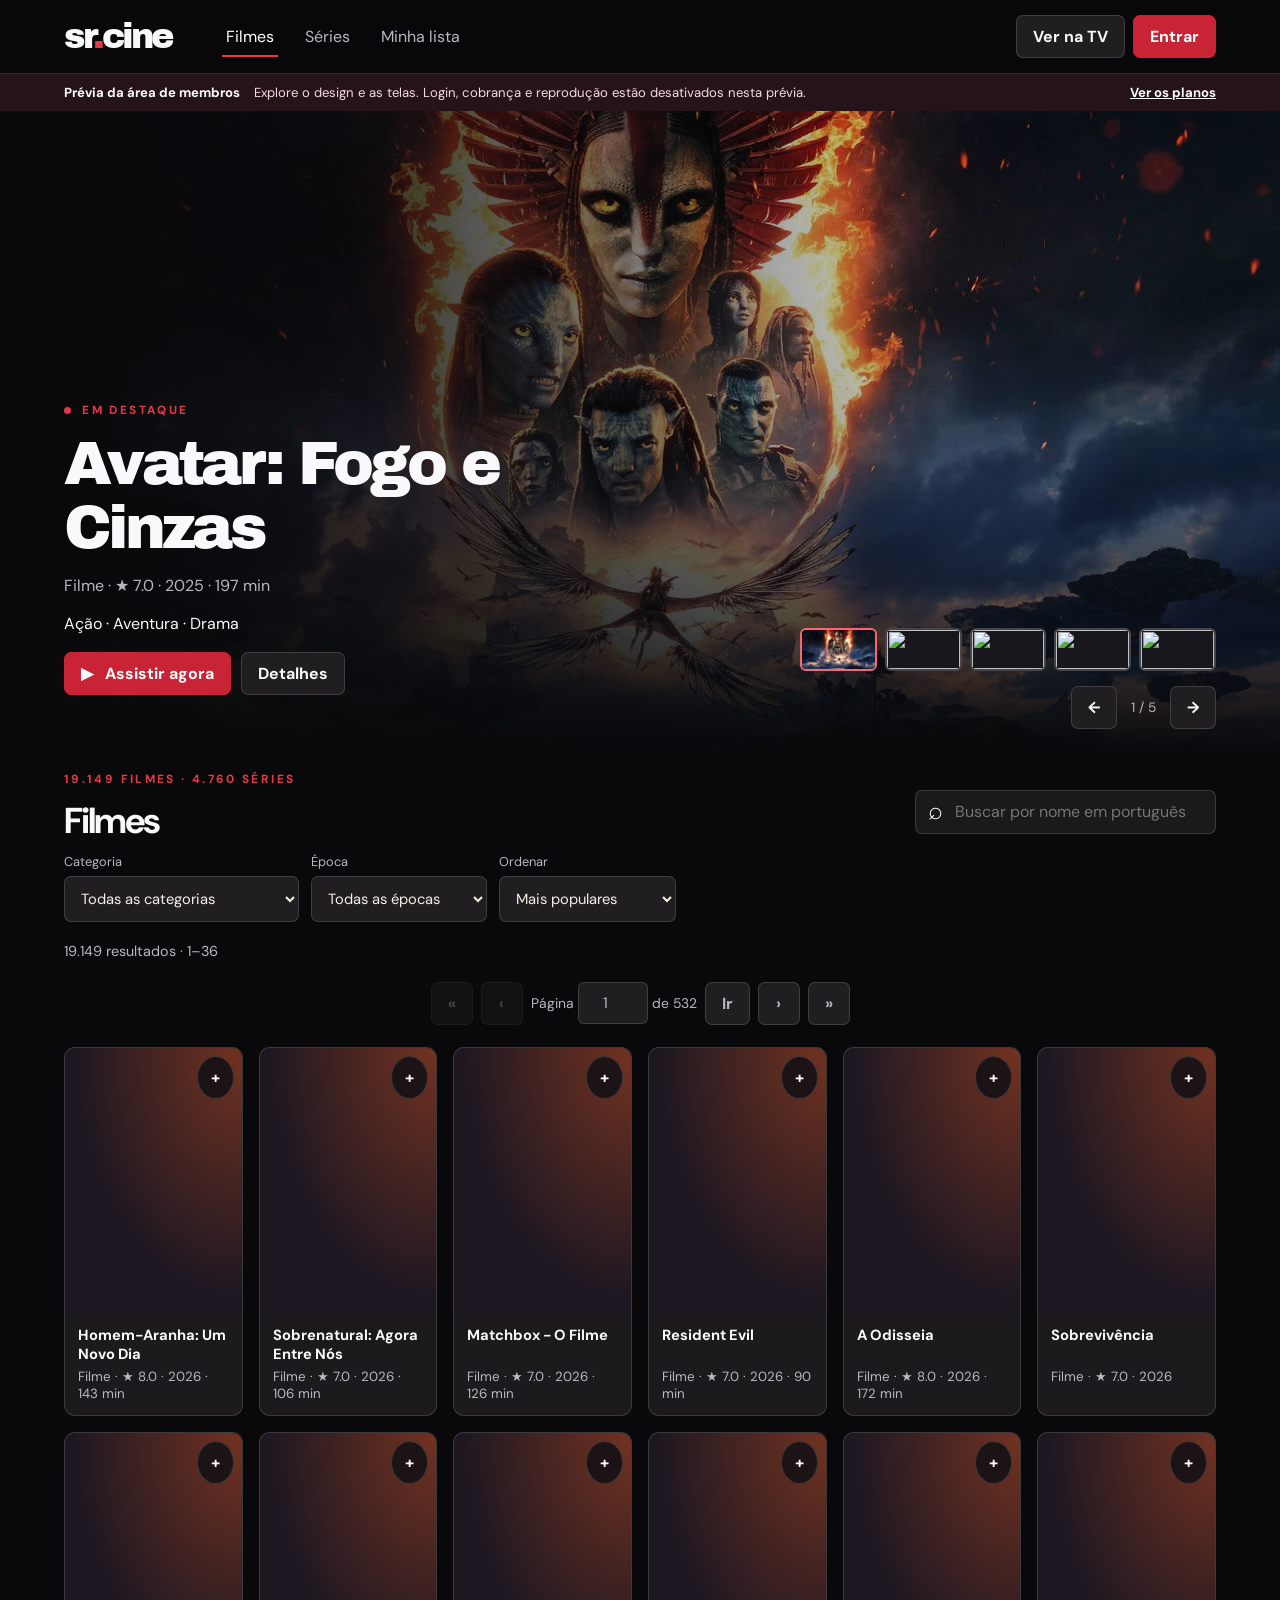
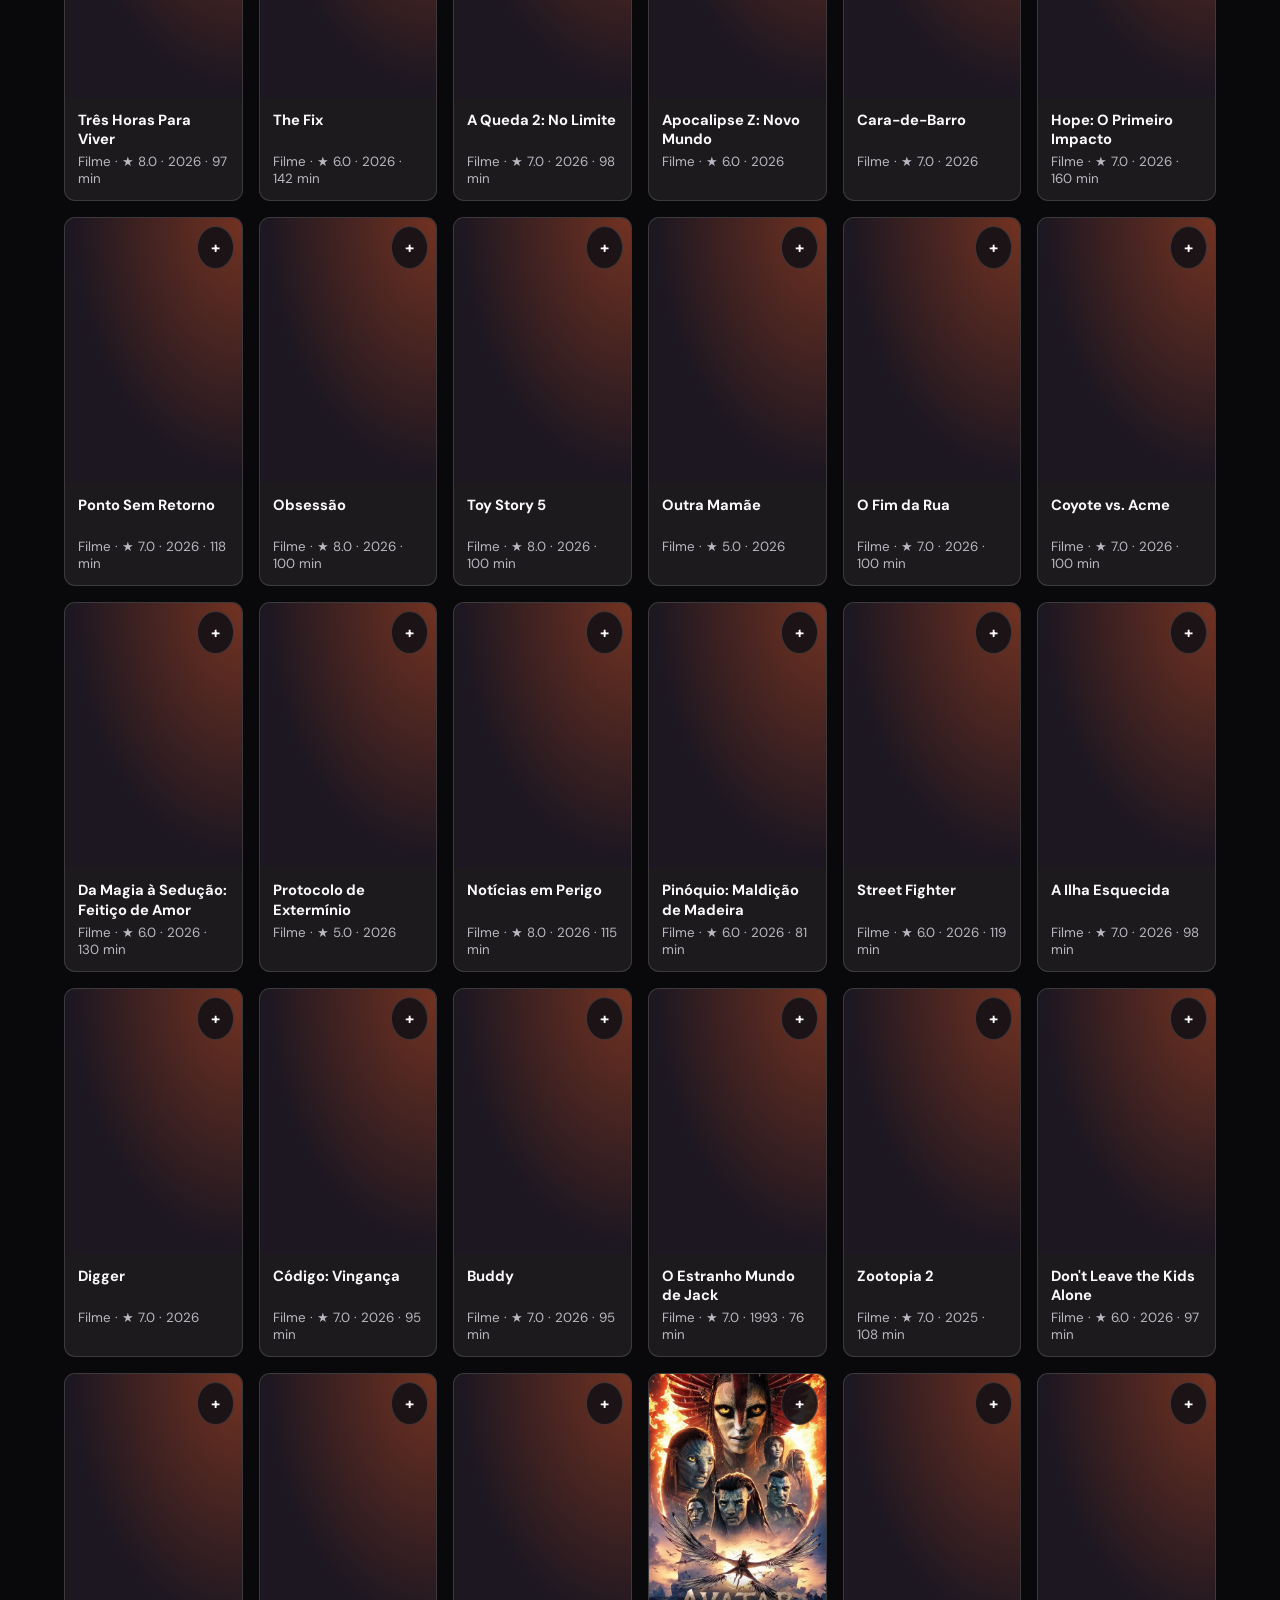
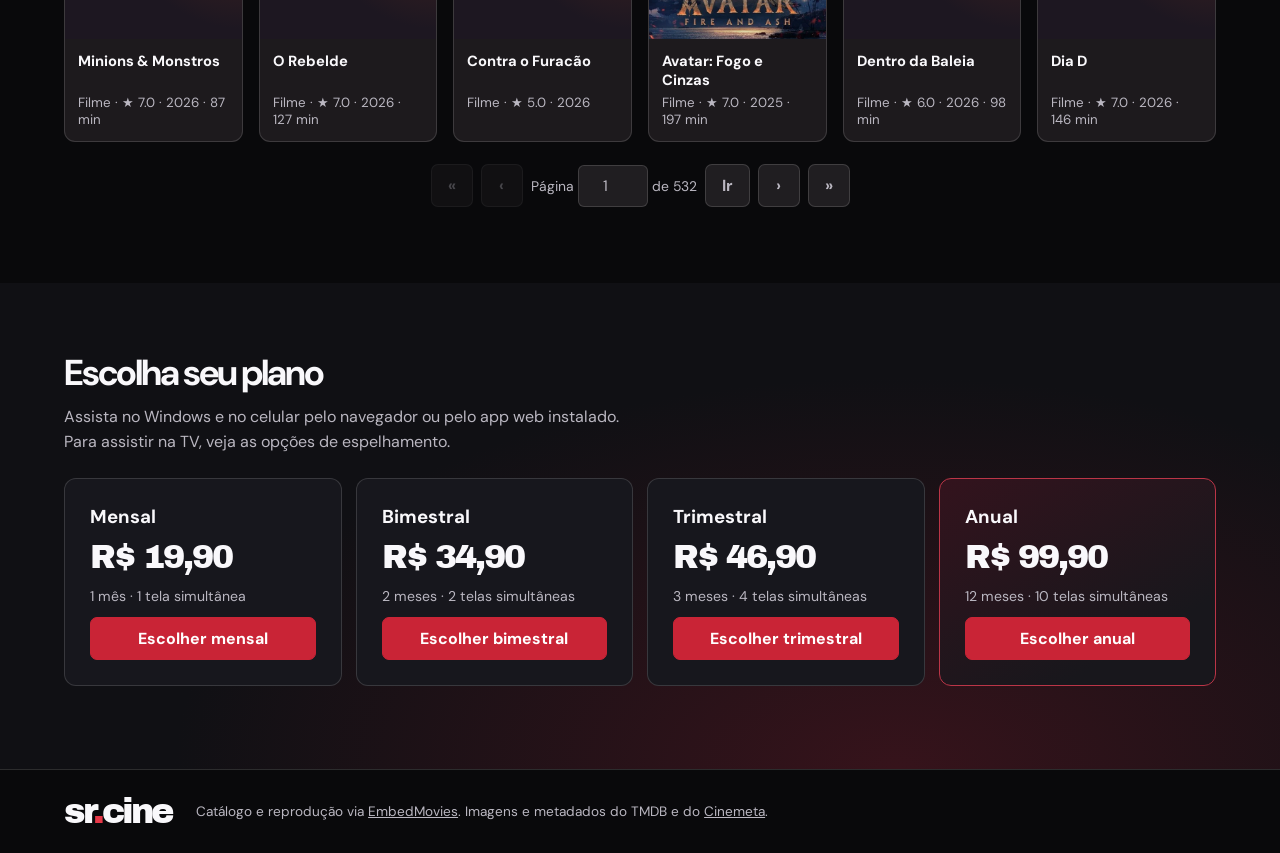
==== preview/index.html @ 6f1d010f "Publish membership design preview with plans and season navigation" ====
<!doctype html>
<html lang="pt-BR">
<head>
  <meta charset="utf-8">
  <meta name="viewport" content="width=device-width, initial-scale=1">
  <meta name="theme-color" content="#111012">
  <meta name="description" content="Encontre filmes e séries de todas as épocas. Explore o catálogo por gênero e descubra seu próximo play.">
  <title>sr.cine — Prévia da área de membros</title>
  <meta name="robots" content="noindex">
  <link rel="icon" href="./icon-192.png">
  <link rel="apple-touch-icon" href="./icon-192.png">
  <link rel="stylesheet" href="./style.css?v=members-1">
  <script defer src="./membership.js?v=preview-1"></script>
  <script defer src="./app.js?v=members-1"></script>
</head>
<body>
  <header class="top">
    <a class="logo" href="./" aria-label="sr.cine, início">sr<span>.</span>cine</a>
    <nav aria-label="Menu">
      <button data-view="movie" aria-pressed="true">Filmes</button>
      <button data-view="tv" aria-pressed="false">Séries</button>
      <button data-view="saved" aria-pressed="false">Minha lista</button>
    </nav>
    <div class="account-actions">
      <button class="outline" id="open-tv">Ver na TV</button>
      <button class="outline install" id="install" hidden>Instalar app</button>
      <button class="primary" id="open-account">Entrar</button>
    </div>
  </header>
  <aside class="preview-note" aria-label="Modo prévia">
    <strong>Prévia da área de membros</strong>
    <span>Explore o design e as telas. Login, cobrança e reprodução estão desativados nesta prévia.</span>
    <a href="#assinatura">Ver os planos</a>
  </aside>
  <main>
    <section id="hero" class="hero" aria-label="Filme em destaque">
      <img class="hero-art" id="hero-art" alt="">
      <div class="hero-copy">
        <p class="eyebrow"><span></span> EM DESTAQUE</p>
        <h1 id="hero-title">Seu próximo filme.</h1>
        <p class="hero-meta" id="hero-meta"></p>
        <p class="hero-description" id="hero-description"></p>
        <div class="actions">
          <button class="primary" id="hero-play">▶ &nbsp; Assistir agora</button>
          <button class="outline" id="hero-info">Detalhes</button>
        </div>
      </div>
      <div class="hero-pagination" aria-label="Trocar filme em destaque">
        <button id="hero-previous" class="outline" aria-label="Destaque anterior">←</button>
        <span id="hero-position"></span>
        <button id="hero-next" class="outline" aria-label="Próximo destaque">→</button>
      </div>
      <div id="hero-choices" class="hero-choices" aria-label="Destaques do catálogo"></div>
    </section>
    <section id="library" class="library">
      <div class="section-head">
        <div><p class="eyebrow" id="catalog-total">ESCOLHA SEU PRÓXIMO PLAY</p><h2 id="library-title">Filmes</h2></div>
        <label class="search"><span aria-hidden="true">⌕</span><input id="query" type="search" placeholder="Buscar por nome em português ou original" aria-label="Buscar no catálogo" maxlength="100"></label>
      </div>
      <div class="catalog-filters">
        <label>Categoria<select id="category"><option value="">Todas as categorias</option></select></label>
        <label>Época<select id="period">
          <option value="">Todas as épocas</option>
          <option value="2020">2020 em diante</option>
          <option value="2010">2010 a 2019</option>
          <option value="2000">2000 a 2009</option>
          <option value="1990">1990 a 1999</option>
          <option value="1980">1980 a 1989</option>
          <option value="classic">Antes de 1980</option>
        </select></label>
        <label>Ordenar<select id="sort">
          <option value="popular">Mais populares</option>
          <option value="newest">Mais recentes</option>
          <option value="oldest">Mais antigos</option>
          <option value="rating">Melhor avaliação</option>
          <option value="title">Título A–Z</option>
        </select></label>
      </div>
      <p id="status" class="status" role="status">Carregando catálogo…</p>
      <nav id="pagination-top" class="pagination" aria-label="Paginação no início"></nav>
      <div id="cards" class="cards" aria-live="polite"></div>
      <nav id="pagination-bottom" class="pagination" aria-label="Paginação no final"></nav>
    </section>
  </main>
  <section id="assinatura" class="membership">
    <div class="membership-intro">
      <h2>Escolha seu plano</h2>
      <p>Assista no Windows e no celular pelo navegador ou pelo app web instalado. Para assistir na TV, veja as opções de espelhamento.</p>
    </div>
    <div id="plans" class="plans" aria-label="Planos do sr.cine"></div>
    <p id="plans-status" class="status" role="status"></p>
  </section>
  <footer>
    <span class="logo">sr<span>.</span>cine</span>
    <p>Catálogo e reprodução via <a href="https://embedmovies.org/" target="_blank" rel="noopener">EmbedMovies</a>. Imagens e metadados do TMDB e do <a href="https://www.stremio.com/" target="_blank" rel="noopener">Cinemeta</a>.</p>
  </footer>
  <dialog id="film-dialog" aria-labelledby="film-title">
    <div class="dialog-head"><p class="eyebrow" id="film-kind"></p><button class="outline close" data-close aria-label="Fechar">×</button></div>
    <h2 id="film-title"></h2>
    <p id="film-meta" class="hero-meta"></p>
    <section id="episode-panel" hidden>
      <h3>Temporadas e episódios</h3>
      <label>Temporada <select id="season"></select></label>
      <div id="episodes"></div>
    </section>
    <div id="player" hidden></div>
    <div id="player-controls" class="player-controls" hidden>
      <button class="outline" id="player-reload">↻ Recarregar player</button>
    </div>
    <p id="player-status" class="status" role="status"></p>
    <p id="film-description"></p>
    <div class="actions">
      <button class="primary" id="film-play">▶ &nbsp; Assistir</button>
      <button class="outline" id="film-save">＋ Minha lista</button>
    </div>
    <p class="credits"><a id="source" target="_blank" rel="noopener"></a></p>
  </dialog>
  <dialog id="account-dialog" aria-labelledby="account-title">
    <div class="dialog-head"><h2 id="account-title">Sua conta</h2><button class="outline close" data-close aria-label="Fechar">×</button></div>
    <p id="account-message" role="status"></p>
    <div class="actions">
      <a class="primary button-link" id="google-login" aria-disabled="true">Entrar com Google</a>
      <button class="outline" id="account-plans">Ver planos</button>
      <button class="outline" id="account-logout" hidden>Sair</button>
    </div>
    <dl id="account-stats" hidden></dl>
  </dialog>
  <dialog id="tv-dialog" aria-labelledby="tv-title">
    <div class="dialog-head"><h2 id="tv-title">Assistir na TV</h2><button class="outline close" data-close aria-label="Fechar">×</button></div>
    <p>Conecte o computador e a TV com Chromecast ou Google Cast à mesma rede Wi-Fi.</p>
    <ol>
      <li>Abra o sr.cine no Chrome do Windows e dê play.</li>
      <li>No menu do Chrome, escolha <strong>Transmitir</strong> e selecione a TV.</li>
      <li>Em <strong>Fontes</strong>, selecione <strong>Transmitir aba</strong>.</li>
    </ol>
    <p>No Android, o Google Home permite espelhar a tela em dispositivos compatíveis. No iPhone, o sr.cine abre no Safari.</p>
    <p><a href="https://support.google.com/chromecast/answer/3228332?hl=pt-BR" target="_blank" rel="noopener">Passo a passo do Google</a></p>
  </dialog>
  <dialog id="install-dialog" aria-labelledby="install-title">
    <div class="dialog-head"><h2 id="install-title">Instalar sr.cine</h2><button class="outline close" data-close aria-label="Fechar">×</button></div>
    <p>Abra o endereço no navegador do celular. No Android, abra o menu do Chrome e escolha <strong>Instalar app</strong> ou <strong>Adicionar à tela inicial</strong>. No iPhone, use <strong>Compartilhar → Adicionar à Tela de Início</strong> no Safari.</p>
  </dialog>
</body>
</html>
---- preview/style.css ----
@import url('https://fonts.googleapis.com/css2?family=Archivo+Black&family=DM+Sans:wght@400;500;600;700&display=swap');

:root {
  color-scheme: dark;
  font-family: "DM Sans", sans-serif;
  color: #f9f8fb;
  background: #09090b;
  --accent: #e73848;
  --muted: #bab7c1;
  --line: #ffffff24;
  --edge: clamp(18px, 5vw, 76px);
}
* { box-sizing: border-box; }
[hidden] { display: none !important; }
body { margin: 0; }
button, input { font: inherit; }
button { cursor: pointer; color: inherit; }
a { color: inherit; }
button:focus-visible, a:focus-visible, input:focus-visible { outline: 2px solid var(--accent); outline-offset: 4px; }
.top {
  min-height: 74px; padding: 12px var(--edge);
  display: flex; align-items: center; gap: clamp(16px, 4vw, 56px);
  background: #09090bed; border-bottom: 1px solid var(--line);
  position: sticky; top: 0; z-index: 5; backdrop-filter: blur(14px);
}
.logo { font: clamp(1.6rem, 3vw, 2.2rem)/1 "Archivo Black", sans-serif; letter-spacing: -.085em; text-decoration: none; white-space: nowrap; }
.logo span { color: var(--accent); }
nav { display: flex; gap: clamp(5px, 1.8vw, 24px); }
nav button { background: none; border: 0; padding: 10px 4px; color: var(--muted); white-space: nowrap; }
nav button[aria-pressed="true"] { color: #fff; box-shadow: inset 0 -2px var(--accent); }
.install { margin-left: auto; white-space: nowrap; }
.hero {
  position: relative; isolation: isolate;
  display: flex; align-items: end; min-height: clamp(465px, 59vw, 650px); padding: 38px var(--edge) 66px;
  background-color: #211514;
}
.hero-art { position: absolute; z-index: -2; inset: 0; width: 100%; height: 100%; object-fit: cover; object-position: 62% center; }
.hero::before { position: absolute; z-index: -1; inset: 0; content: ""; background: linear-gradient(0deg, #09090b 0%, #09090b20 49%, #09090b08 100%), linear-gradient(90deg, #09090b 3%, #09090bbd 32%, #09090b12 76%); }
.hero-copy { max-width: 650px; padding-right: 15px; }
.hero-pagination { position: absolute; bottom: 32px; right: var(--edge); display: flex; align-items: center; gap: 14px; }
.hero-pagination .outline { min-width: 44px; }
#hero-position { color: var(--muted); font-size: .85rem; font-variant-numeric: tabular-nums; }
.eyebrow { font-size: .74rem; font-weight: 700; letter-spacing: .20em; color: var(--accent); margin: 0 0 14px; }
.eyebrow span { display: inline-block; width: 7px; height: 7px; border-radius: 50%; background: currentColor; margin-right: 6px; }
h1, h2, p { margin-top: 0; }
h1 { font: clamp(2.2rem, 4.8vw, 4.8rem)/1.03 "Archivo Black", sans-serif; letter-spacing: -.06em; margin-bottom: 16px; overflow-wrap: anywhere; }
h2 { margin-bottom: 12px; font-size: clamp(1.55rem, 3vw, 2.25rem); line-height: 1.1; letter-spacing: -.055em; }
.hero-meta, .status, .credits, footer p { color: var(--muted); }
.hero-description { max-width: 500px; line-height: 1.5; display: -webkit-box; -webkit-box-orient: vertical; -webkit-line-clamp: 4; overflow: hidden; }
.actions { display: flex; flex-wrap: wrap; gap: 10px; }
.primary, .outline, .chip {
  min-height: 43px; border-radius: 7px; padding: 9px 16px; font-weight: 700;
  border: 1px solid var(--line); background: #201e21;
}
.primary { color: white; background: #c92436; border-color: #c92436; }
.outline:hover, .chip:hover, .card:hover { border-color: var(--accent); }
.primary:hover { background: #a91c2d; }
.library { padding: 10px var(--edge) 54px; }
.section-head { display: flex; align-items: center; justify-content: space-between; gap: 12px; }
.search { display: flex; gap: 10px; align-items: center; padding: 4px 12px; min-height: 44px; border: 1px solid var(--line); border-radius: 7px; background: #1b191c; }
.search span { font-size: 1.55rem; line-height: 1; }
.search input { color: inherit; background: transparent; border: 0; width: min(250px, 31vw); }
.filters { display: flex; flex-wrap: wrap; gap: 8px; }
.chip { min-height: 38px; border-radius: 100px; font-size: .85rem; color: var(--muted); }
.chip[aria-pressed="true"] { color: #fff; background: #47261f; border-color: #a64c35; }
.status { margin: 13px 0; font-size: .9rem; }
.status:empty { margin-top: 0; }
.cards { display: grid; grid-template-columns: repeat(6, minmax(0, 1fr)); gap: 16px; }
.card { position: relative; overflow: hidden; border: 1px solid var(--line); border-radius: 11px; background: #1d1a1d; }
.card button.open { width: 100%; display: block; text-align: left; background: transparent; border: 0; padding: 0; }
.card button.open:focus-visible { outline-offset: -3px; }
.cover { display: block; aspect-ratio: 2/3; background: radial-gradient(ellipse at top right, #723221, #1d1721 68%); overflow: hidden; }
.cover img { width: 100%; height: 100%; object-fit: cover; display: block; transition: transform 180ms ease; }
.card:hover .cover img { transform: scale(1.035); }
.card-copy { display: block; padding: 13px; }
.card-copy strong { display: -webkit-box; -webkit-line-clamp: 2; -webkit-box-orient: vertical; overflow: hidden; overflow-wrap: anywhere; min-height: 2.6em; font-size: .92rem; line-height: 1.3; }
.card-copy small { display: block; color: var(--muted); margin-top: 4px; }
.save { position: absolute; right: 8px; top: 8px; border-radius: 50%; width: 37px; height: 37px; padding: 0; background: #151115e8; }
.save[aria-pressed="true"] { color: var(--accent); }
#discovery { margin-top: 40px; }
#discovery p { color: var(--muted); }
#discovery .cover img { object-fit: contain; }
footer { padding: 24px var(--edge); border-top: 1px solid var(--line); display: flex; flex-wrap: wrap; align-items: center; gap: 12px 25px; }
footer p { margin: 0; font-size: .85rem; }
dialog { width: min(870px, calc(100% - 24px)); max-height: calc(100dvh - 24px); padding: clamp(16px, 4vw, 32px); color: inherit; background: #19171a; border: 1px solid var(--line); border-radius: 13px; }
dialog::backdrop { background: #000b; }
.dialog-head { display: flex; align-items: center; justify-content: space-between; gap: 12px; margin-bottom: 8px; }
.dialog-head > * { margin-bottom: 0; }
.close { font-size: 1.45rem; min-width: 43px; padding: 3px; }
#film-description, #install-dialog p { line-height: 1.55; }
#player { background: #050505; border-radius: 7px; overflow: hidden; }
#player iframe, #player video { display: block; width: 100%; aspect-ratio: 16/9; min-height: 200px; border: 0; }
.player-controls { display: flex; justify-content: flex-end; margin: 10px 0 14px; }
.player-controls button { font-size: .85rem; min-height: 38px; }
.credits { margin: 14px 0 0; font-size: .87rem; }
.catalog-filters { display: flex; flex-wrap: wrap; gap: 12px; margin-bottom: 20px; }
.catalog-filters label { display: flex; flex-direction: column; gap: 6px; font-size: .8rem; color: var(--muted); min-width: 170px; }
.catalog-filters select { font: inherit; font-size: .92rem; color: #f7f0e7; border: 1px solid var(--line); border-radius: 7px; background: #201e21; padding: 11px 30px 11px 12px; min-height: 44px; }
.pagination { display: flex; justify-content: center; align-items: center; flex-wrap: wrap; gap: 8px; margin: 22px 0; }
.pagination button { min-width: 42px; }
.pagination .outline { font-size: 1rem; }
.pagination .page-jump { display: flex; align-items: center; gap: 8px; }
.page-jump label { font-size: .87rem; color: var(--muted); white-space: nowrap; }
.page-jump input { width: 70px; color: inherit; background: #201e21; border: 1px solid var(--line); border-radius: 6px; padding: 10px 5px; font-size: .95rem; text-align: center; }
.pagination button:disabled { opacity: .35; cursor: default; }
.pagination button:disabled:hover { border-color: var(--line); }
#library, #assinatura { scroll-margin-top: 124px; }
.account-actions { margin-left: auto; display: flex; align-items: center; gap: 8px; }
.account-actions button { white-space: nowrap; }
.membership { padding: 70px var(--edge); background: radial-gradient(ellipse at 70% 100%, #36131b, transparent 57%), #101014; }
.membership-intro { max-width: 580px; margin-bottom: 24px; }
.membership-intro p { color: var(--muted); line-height: 1.55; }
.plans { display: grid; grid-template-columns: repeat(4, minmax(0, 1fr)); gap: 14px; }
.plan { display: flex; flex-direction: column; align-items: flex-start; gap: 12px; padding: clamp(14px, 2vw, 25px); border-radius: 12px; border: 1px solid var(--line); background: #17171d; }
.plan-annual { background: linear-gradient(150deg, #33131d, #18171c 76%); border-color: #bb3547; }
.plan h3, .plan p { margin: 0; }
.plan strong { font: clamp(1.4rem, 2.6vw, 2.25rem)/1 "Archivo Black", sans-serif; letter-spacing: -.06em; }
.plan p { color: var(--muted); font-size: .88rem; }
.plan button { margin-top: auto; width: 100%; }
.button-link { display: inline-flex; align-items: center; text-decoration: none; }
.button-link[aria-disabled="true"] { opacity: .55; }
.hero-choices { position: absolute; display: flex; gap: 8px; bottom: 90px; right: var(--edge); }
.hero-choices button { border: 2px solid #ffffff32; border-radius: 6px; padding: 0; overflow: hidden; width: clamp(52px, 6vw, 104px); aspect-ratio: 16/9; background: #17171d; }
.hero-choices button[aria-pressed="true"] { border-color: #ff6270; }
.hero-choices img { display: block; width: 100%; height: 100%; object-fit: cover; }
@media (max-width: 1100px) { .hero-choices { display: none; } }
#account-stats { display: grid; grid-template-columns: 1fr auto; gap: 8px; margin-top: 24px; }
#account-stats dd { margin: 0; font-weight: 700; }
#episode-panel { margin: 14px 0; }
#episode-panel h3 { margin-bottom: 8px; }
#season { font: inherit; background: #201e21; color: inherit; border: 1px solid var(--line); border-radius: 6px; margin-left: 8px; padding: 8px; }
#episodes { margin-top: 12px; display: grid; gap: 7px; max-height: 260px; overflow: auto; }
.episode { text-align: left; display: grid; gap: 4px; padding: 12px; background: #211f24; border: 1px solid var(--line); border-radius: 7px; }
.episode:hover { border-color: var(--accent); }
.episode span { color: var(--muted); font-size: .85rem; }
@media (max-width: 900px) { .plans { grid-template-columns: repeat(2, minmax(0, 1fr)); } }
@media (min-width: 701px) and (max-width: 1100px) {
  .cards { grid-template-columns: repeat(4, minmax(0, 1fr)); }
}
@media (max-width: 700px) {
  .top { gap: 13px; min-height: 60px; }
  .top nav { gap: 8px; font-size: .82rem; }
  .top { flex-wrap: wrap; }
  .top nav { order: 3; width: 100%; justify-content: center; }
  .install { font-size: .76rem; padding: 7px; min-height: 35px; }
  .hero { min-height: 500px; padding-bottom: 86px; }
  .hero-pagination { bottom: 23px; }
  .hero::before { background: linear-gradient(0deg, #09090b 3%, #09090bc4 43%, #09090b0d 94%); }
  .section-head { align-items: stretch; flex-direction: column; margin-bottom: 12px; }
  .search input { width: 100%; }
  .catalog-filters { display: grid; grid-template-columns: 1fr 1fr; gap: 10px; }
  .catalog-filters label { min-width: 0; }
  .catalog-filters label:last-child { grid-column: 1 / -1; }
  .catalog-filters select { width: 100%; }
  .pagination { gap: 5px; }
  .pagination > button { min-width: 31px; padding: 7px; }
  .pagination .page-jump { gap: 5px; }
  .page-jump input { width: 54px; }
  .page-jump label { font-size: .76rem; }
  .pagination .page-jump button { min-width: 31px; padding: 7px; }
  .cards { grid-template-columns: repeat(2, minmax(0, 1fr)); gap: 9px; }
  .card-copy { padding: 9px; }
}
@media (prefers-reduced-motion: reduce) { *, *::before, *::after { transition: none !important; } }
@media (max-width: 430px) {
  .account-actions { gap: 4px; }
  .account-actions button { font-size: .72rem; padding: 5px 7px; min-height: 34px; }
  .plan { padding: 12px; }
  .plan button { font-size: .75rem; padding: 6px; }
  .pagination .page-jump { order: 2; flex-basis: 100%; justify-content: center; margin-top: 4px; }
}

.preview-note { display: flex; align-items: center; flex-wrap: wrap; gap: 7px 14px; padding: 10px var(--edge); background: #261219; color: #f4dce1; font-size: .82rem; }
.preview-note strong { color: #fff; }
.preview-note a { margin-left: auto; color: #fff; font-weight: 700; }
@media (max-width: 700px) { .preview-note a { margin-left: 0; } }
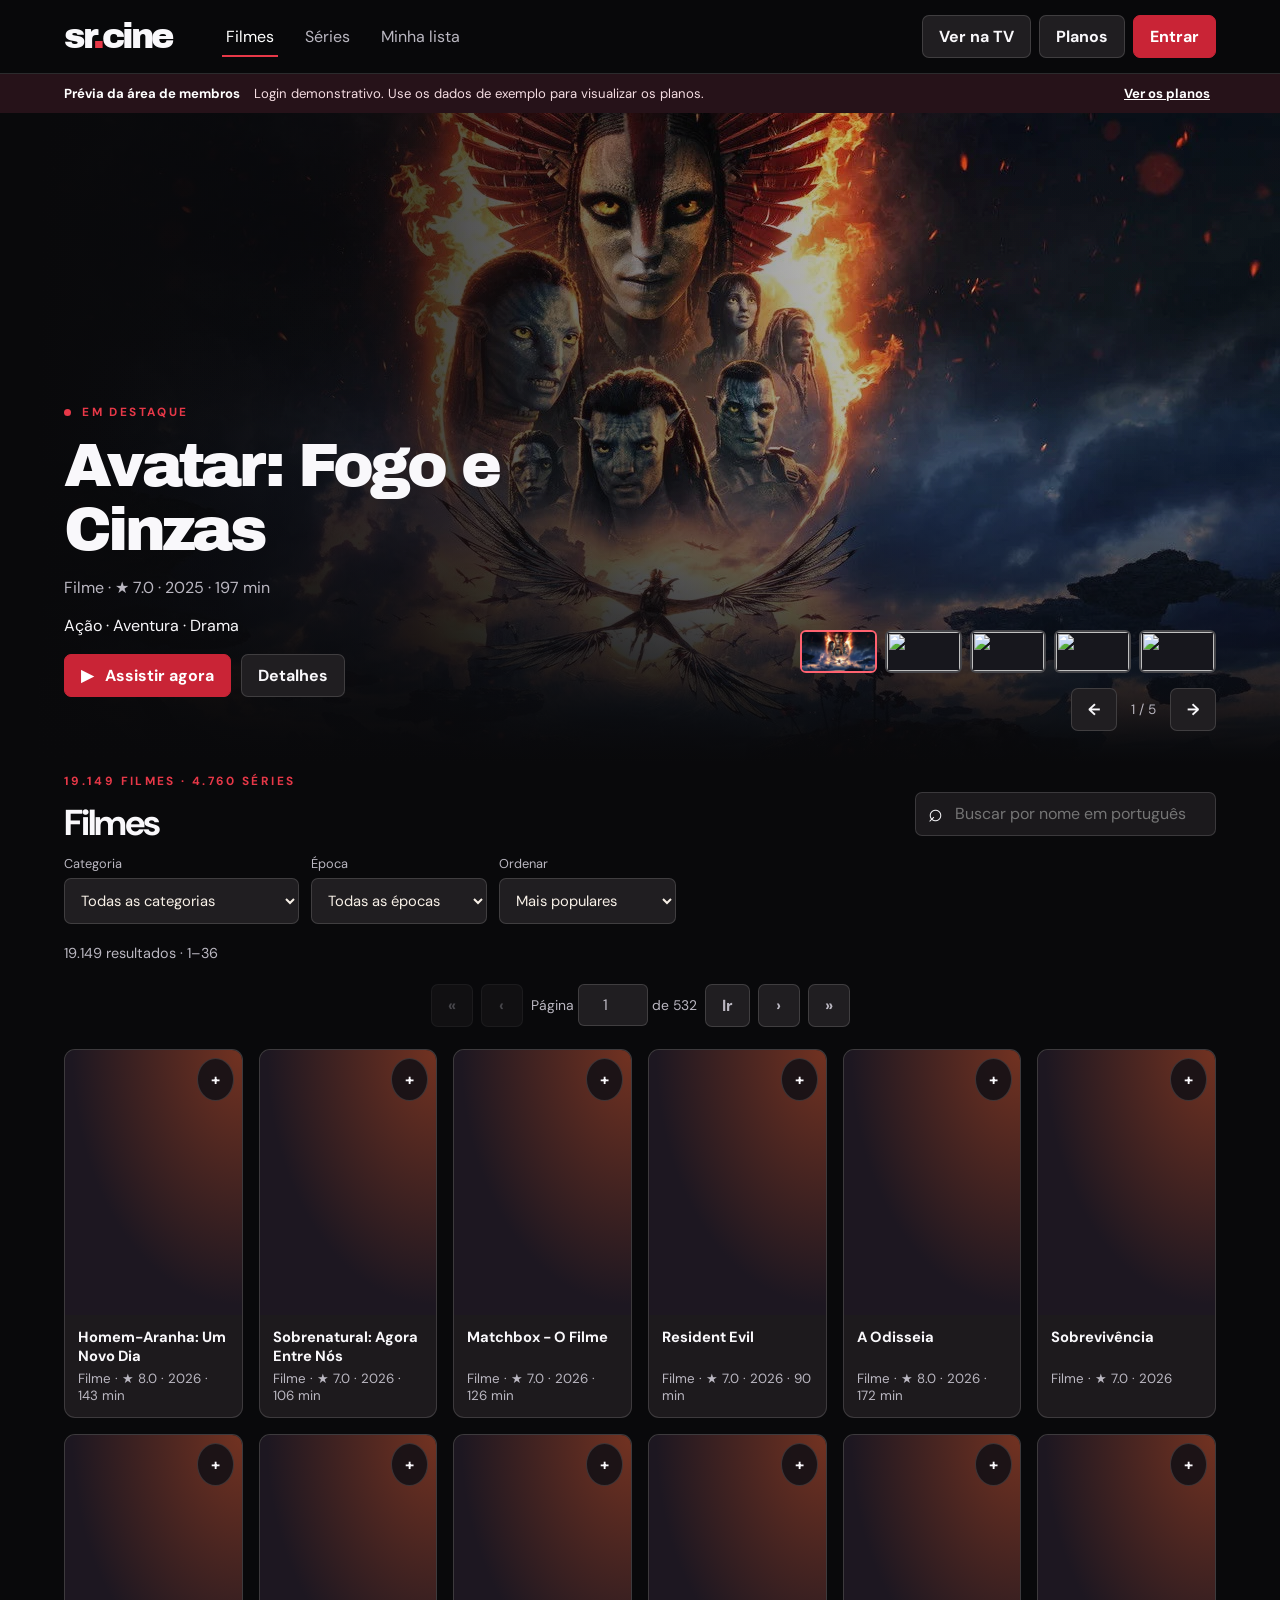
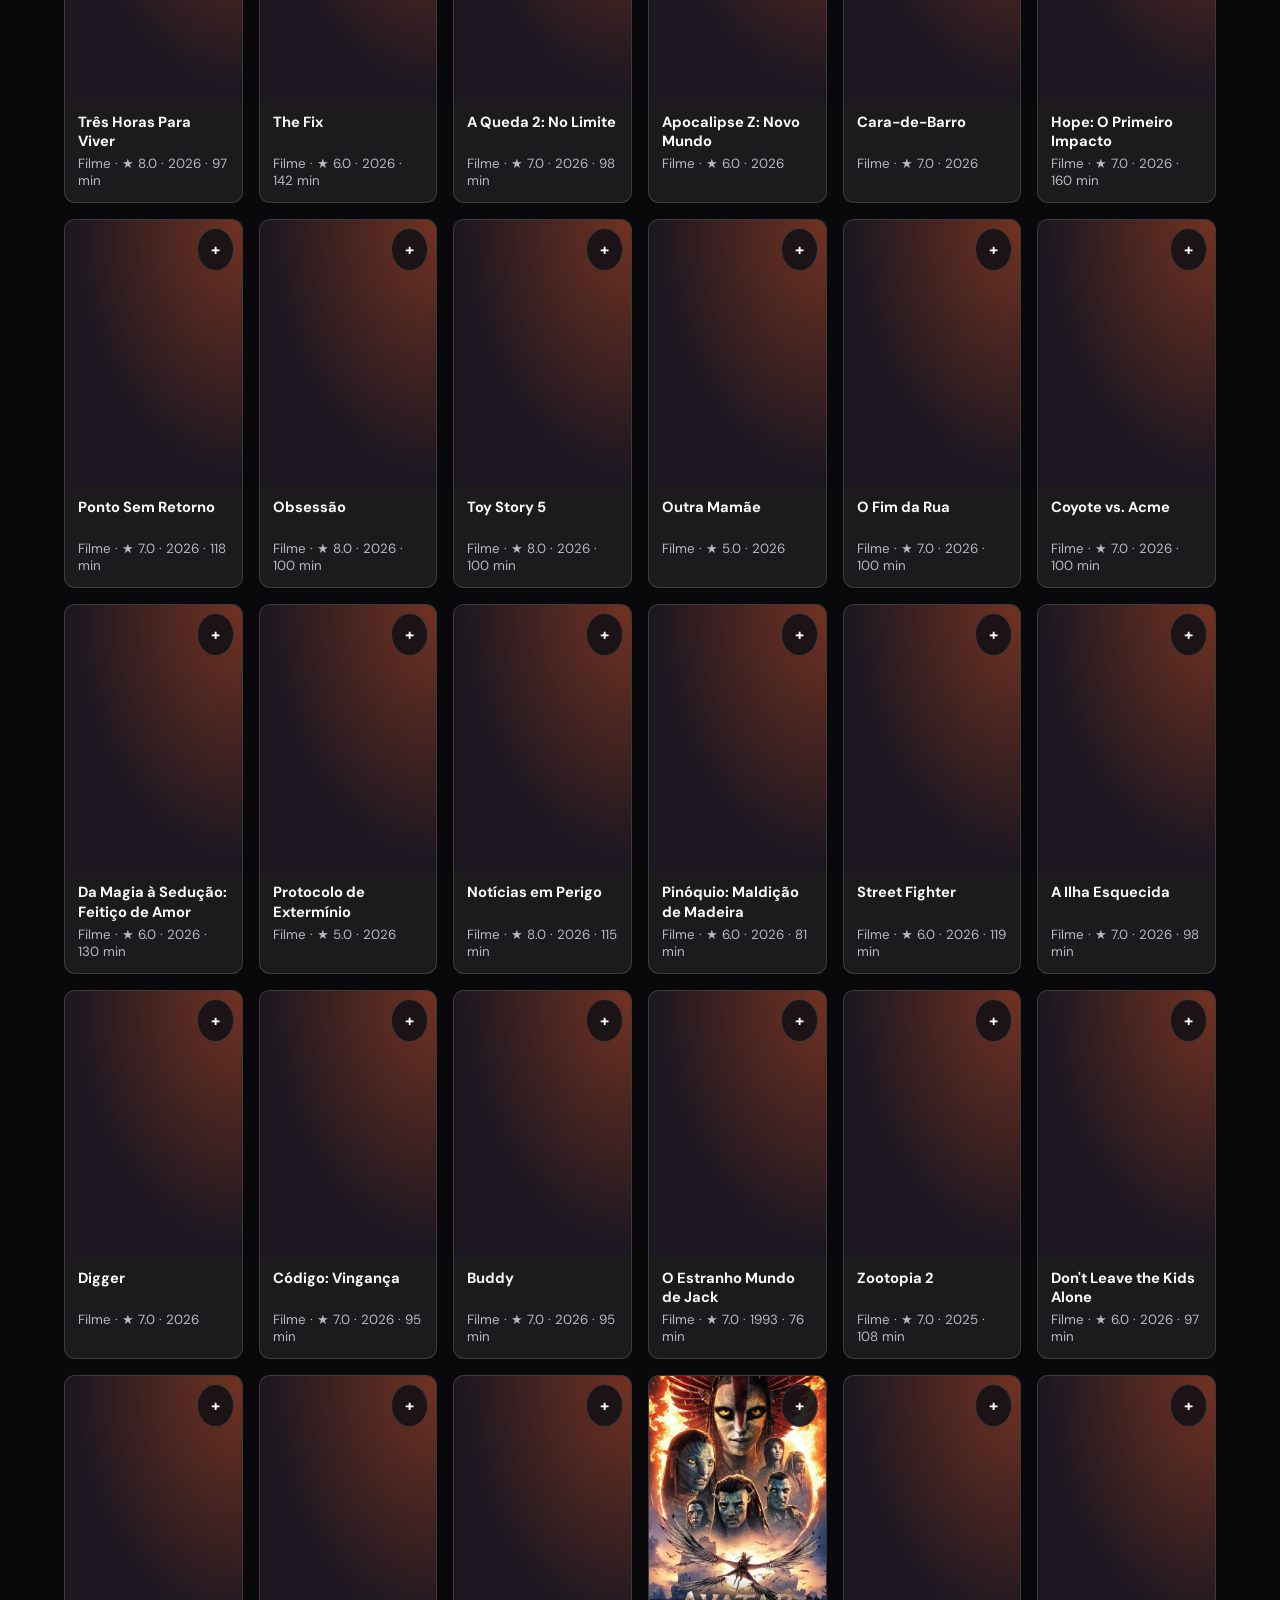
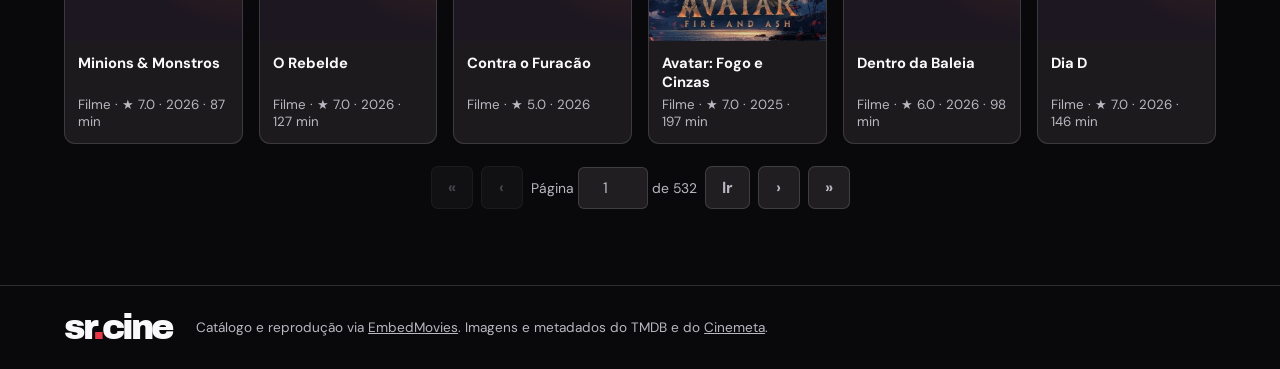
==== commit ecb9ba75: "Show Google or email login followed by subscription plans dialog" ====
--- a/preview/index.html
+++ b/preview/index.html
@@ -9,9 +9,9 @@
   <meta name="robots" content="noindex">
   <link rel="icon" href="./icon-192.png">
   <link rel="apple-touch-icon" href="./icon-192.png">
-  <link rel="stylesheet" href="./style.css?v=members-1">
-  <script defer src="./membership.js?v=preview-1"></script>
-  <script defer src="./app.js?v=members-1"></script>
+  <link rel="stylesheet" href="./style.css?v=auth-2">
+  <script defer src="./membership.js?v=preview-auth-2"></script>
+  <script defer src="./app.js?v=auth-2"></script>
 </head>
 <body>
   <header class="top">
@@ -23,14 +23,15 @@
     </nav>
     <div class="account-actions">
       <button class="outline" id="open-tv">Ver na TV</button>
+      <button class="outline" id="open-plans">Planos</button>
       <button class="outline install" id="install" hidden>Instalar app</button>
       <button class="primary" id="open-account">Entrar</button>
     </div>
   </header>
   <aside class="preview-note" aria-label="Modo prévia">
     <strong>Prévia da área de membros</strong>
-    <span>Explore o design e as telas. Login, cobrança e reprodução estão desativados nesta prévia.</span>
-    <a href="#assinatura">Ver os planos</a>
+    <span>Login demonstrativo. Use os dados de exemplo para visualizar os planos.</span>
+    <button id="preview-plans" type="button">Ver os planos</button>
   </aside>
   <main>
     <section id="hero" class="hero" aria-label="Filme em destaque">
@@ -82,14 +83,15 @@
       <nav id="pagination-bottom" class="pagination" aria-label="Paginação no final"></nav>
     </section>
   </main>
-  <section id="assinatura" class="membership">
+  <dialog id="plans-dialog" class="membership" aria-labelledby="plans-title">
+    <div class="dialog-head"><p class="eyebrow">ESCOLHA SEU ACESSO</p><button class="outline close" data-close aria-label="Fechar planos">×</button></div>
     <div class="membership-intro">
-      <h2>Escolha seu plano</h2>
-      <p>Assista no Windows e no celular pelo navegador ou pelo app web instalado. Para assistir na TV, veja as opções de espelhamento.</p>
+      <h2 id="plans-title">Escolha seu plano e dê o play.</h2>
+      <p id="plans-context">Selecione o período e a quantidade de telas para sua conta.</p>
     </div>
     <div id="plans" class="plans" aria-label="Planos do sr.cine"></div>
     <p id="plans-status" class="status" role="status"></p>
-  </section>
+  </dialog>
   <footer>
     <span class="logo">sr<span>.</span>cine</span>
     <p>Catálogo e reprodução via <a href="https://embedmovies.org/" target="_blank" rel="noopener">EmbedMovies</a>. Imagens e metadados do TMDB e do <a href="https://www.stremio.com/" target="_blank" rel="noopener">Cinemeta</a>.</p>
@@ -116,11 +118,21 @@
     <p class="credits"><a id="source" target="_blank" rel="noopener"></a></p>
   </dialog>
   <dialog id="account-dialog" aria-labelledby="account-title">
-    <div class="dialog-head"><h2 id="account-title">Sua conta</h2><button class="outline close" data-close aria-label="Fechar">×</button></div>
+    <div class="dialog-head"><h2 id="account-title">Entre para assistir</h2><button class="outline close" data-close aria-label="Fechar">×</button></div>
     <p id="account-message" role="status"></p>
-    <div class="actions">
-      <a class="primary button-link" id="google-login" aria-disabled="true">Entrar com Google</a>
-      <button class="outline" id="account-plans">Ver planos</button>
+    <div id="login-options">
+      <a class="google-button button-link" id="google-login" href="#demonstracao"><span aria-hidden="true">G</span> Entrar com Google</a>
+      <div class="auth-divider"><span>ou entre com e-mail</span></div>
+      <p class="preview-auth-info">Demonstração local. Use os dados de exemplo. Os campos não são enviados a um servidor.</p><form id="email-login">
+        <label>E-mail<input id="login-email" name="email" type="email" autocomplete="username" placeholder="voce@exemplo.com" value="visitante@exemplo.com" maxlength="254" required></label>
+        <label>Senha<input id="login-password" name="password" type="password" autocomplete="current-password" placeholder="Sua senha" value="exemplo123" minlength="8" maxlength="128" required></label>
+        <p id="login-error" class="status" role="status"></p>
+        <button class="primary" id="login-submit" type="submit">Entrar e continuar</button>
+      </form>
+      <p class="auth-switch"><span id="auth-switch-label">Primeira vez aqui?</span> <button id="auth-switch" type="button">Criar minha conta</button></p>
+    </div>
+    <div class="actions" id="account-actions">
+      <button class="outline" id="account-plans" hidden>Ver planos</button>
       <button class="outline" id="account-logout" hidden>Sair</button>
     </div>
     <dl id="account-stats" hidden></dl>
--- a/preview/style.css
+++ b/preview/style.css
@@ -119,6 +119,23 @@
 .plan button { margin-top: auto; width: 100%; }
 .button-link { display: inline-flex; align-items: center; text-decoration: none; }
 .button-link[aria-disabled="true"] { opacity: .55; }
+#account-dialog { width: min(440px, calc(100% - 24px)); padding: clamp(20px, 4vw, 36px); }
+#account-title { max-width: 290px; }
+#login-options .google-button { display: flex; justify-content: center; gap: 13px; background: #f8f8fa; color: #17171d; min-height: 47px; border-radius: 7px; font-weight: 700; }
+.google-button span { font-size: 1.25rem; color: #2665bb; font-family: Arial, sans-serif; }
+.auth-divider { display: flex; align-items: center; gap: 10px; margin: 22px 0; font-size: .8rem; color: var(--muted); }
+.auth-divider::before, .auth-divider::after { content: ""; height: 1px; background: var(--line); flex: 1; }
+#email-login { display: grid; gap: 15px; }
+#email-login label { display: grid; gap: 7px; font-size: .88rem; }
+#email-login input { padding: 13px; border: 1px solid #ffffff35; border-radius: 7px; width: 100%; color: #fff; background: #232229; }
+#email-login .status { margin: 0; }
+#login-submit { min-height: 47px; }
+.auth-switch { color: var(--muted); text-align: center; margin: 20px 0 0; font-size: .86rem; }
+#auth-switch { background: transparent; padding: 4px; border: 0; color: #fff; font-weight: 700; text-decoration: underline; }
+#account-actions { margin-top: 15px; }
+#plans-dialog { width: min(1100px, calc(100% - 24px)); padding: clamp(20px, 4vw, 42px); }
+#plans-dialog .dialog-head { margin-bottom: 22px; }
+#plans-dialog .membership-intro { max-width: 720px; }
 .hero-choices { position: absolute; display: flex; gap: 8px; bottom: 90px; right: var(--edge); }
 .hero-choices button { border: 2px solid #ffffff32; border-radius: 6px; padding: 0; overflow: hidden; width: clamp(52px, 6vw, 104px); aspect-ratio: 16/9; background: #17171d; }
 .hero-choices button[aria-pressed="true"] { border-color: #ff6270; }
@@ -172,5 +189,6 @@
 
 .preview-note { display: flex; align-items: center; flex-wrap: wrap; gap: 7px 14px; padding: 10px var(--edge); background: #261219; color: #f4dce1; font-size: .82rem; }
 .preview-note strong { color: #fff; }
-.preview-note a { margin-left: auto; color: #fff; font-weight: 700; }
-@media (max-width: 700px) { .preview-note a { margin-left: 0; } }
+.preview-note button { margin-left: auto; color: #fff; background: none; border: 0; font-weight: 700; text-decoration: underline; }
+.preview-auth-info { color: #d4abb4; font-size: .79rem; line-height: 1.4; }
+@media (max-width: 700px) { .preview-note button { margin-left: 0; } }
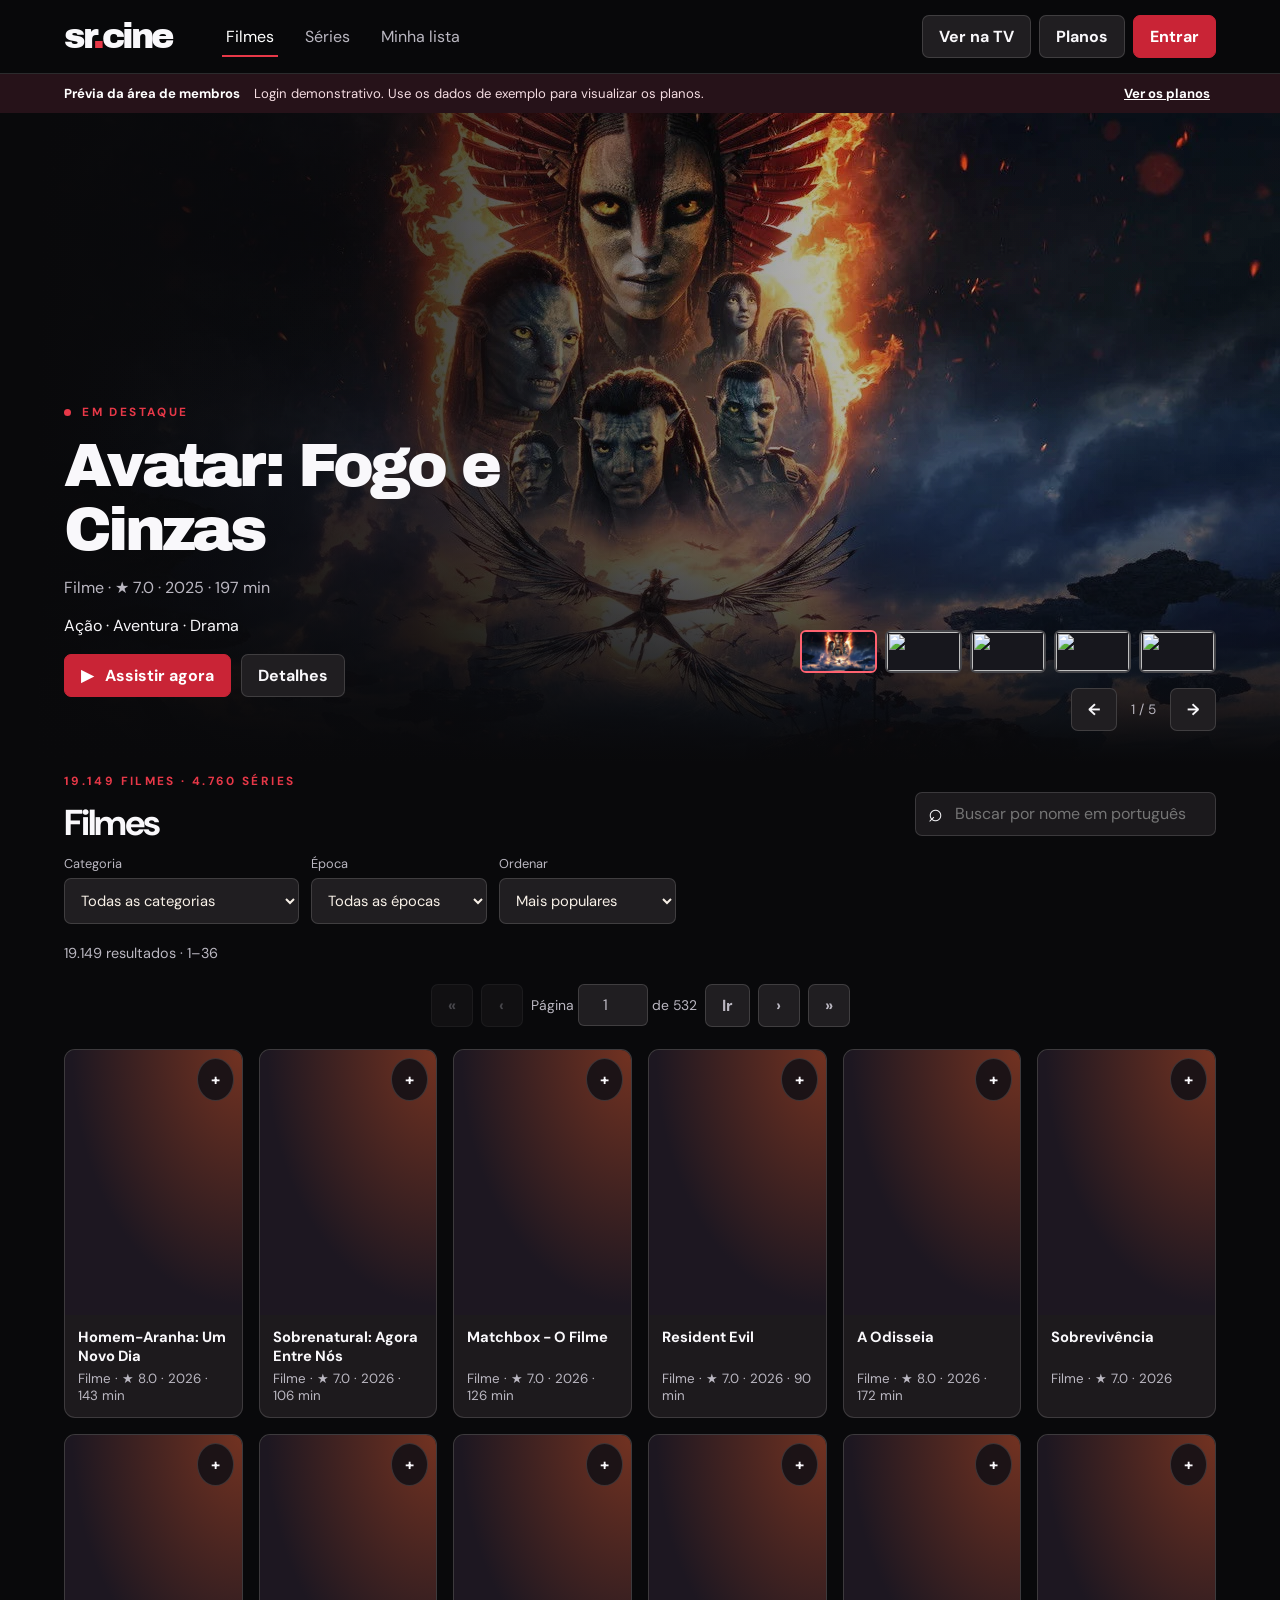
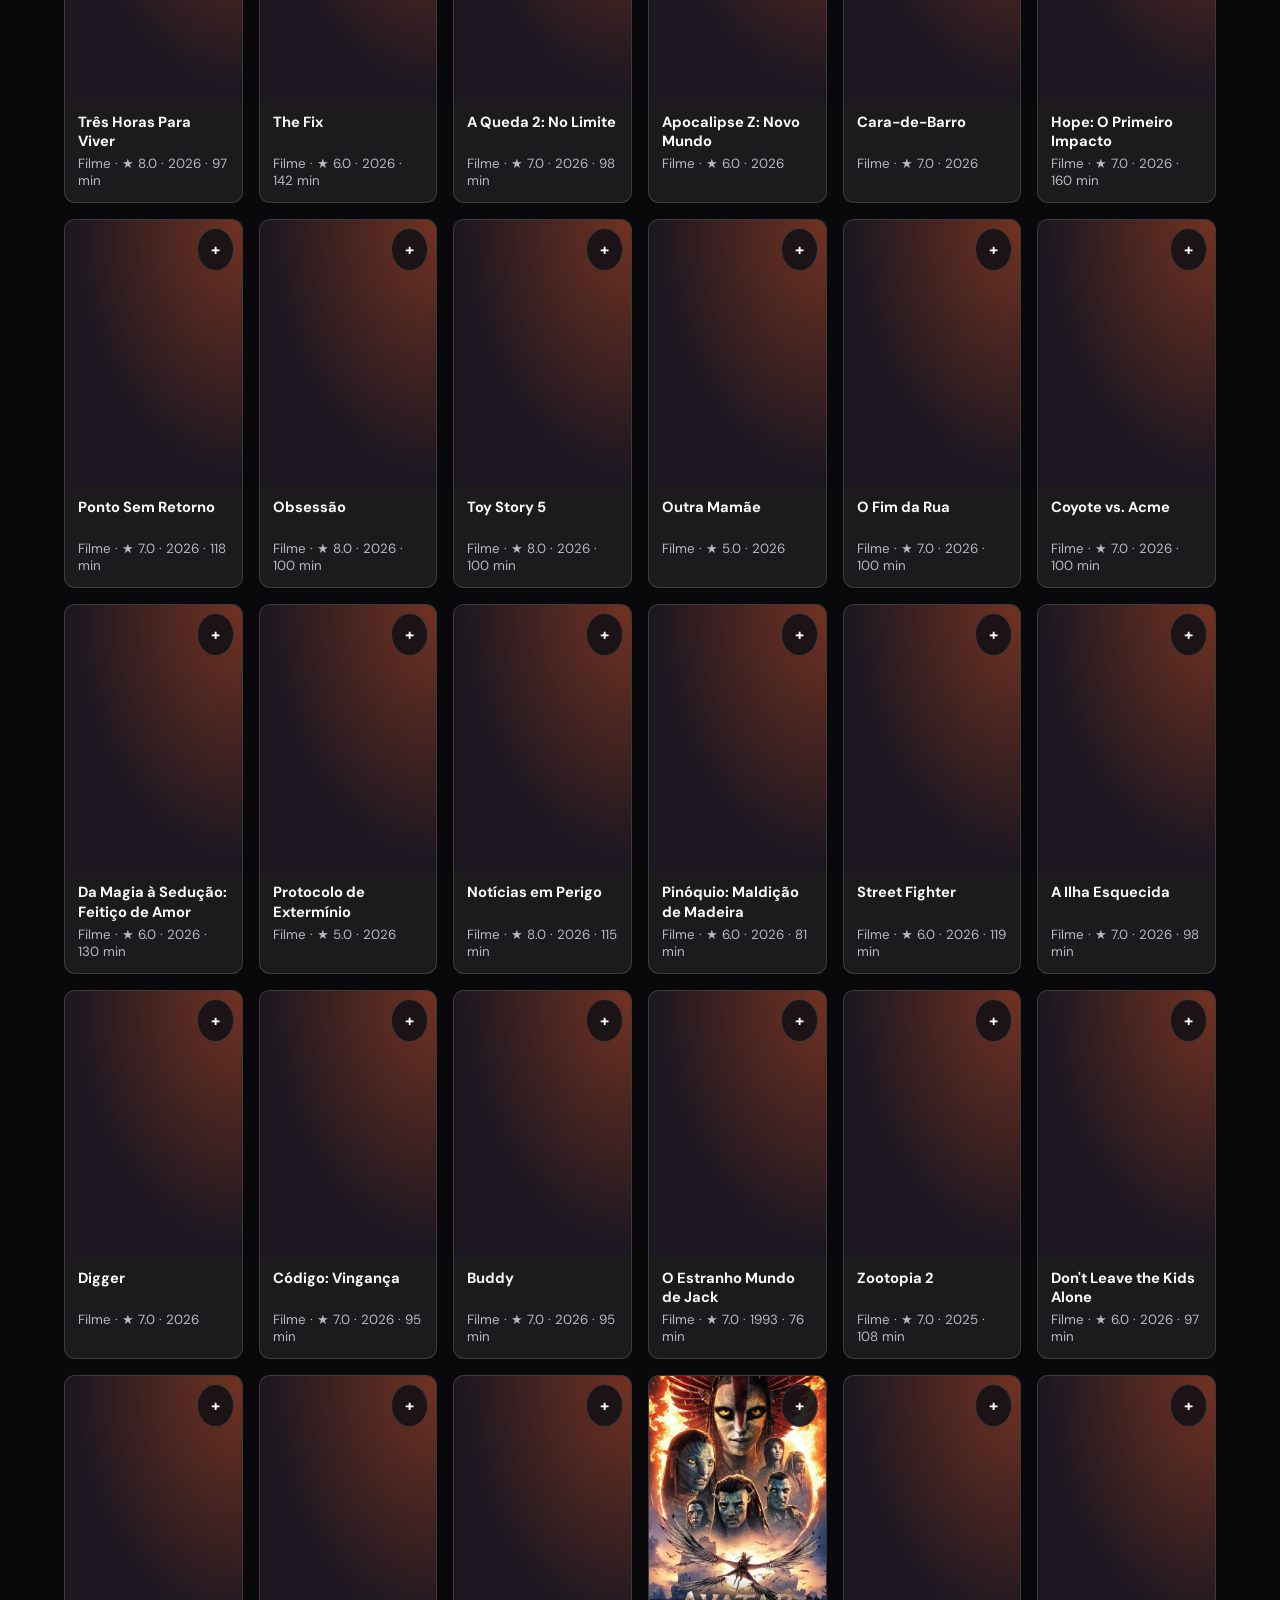
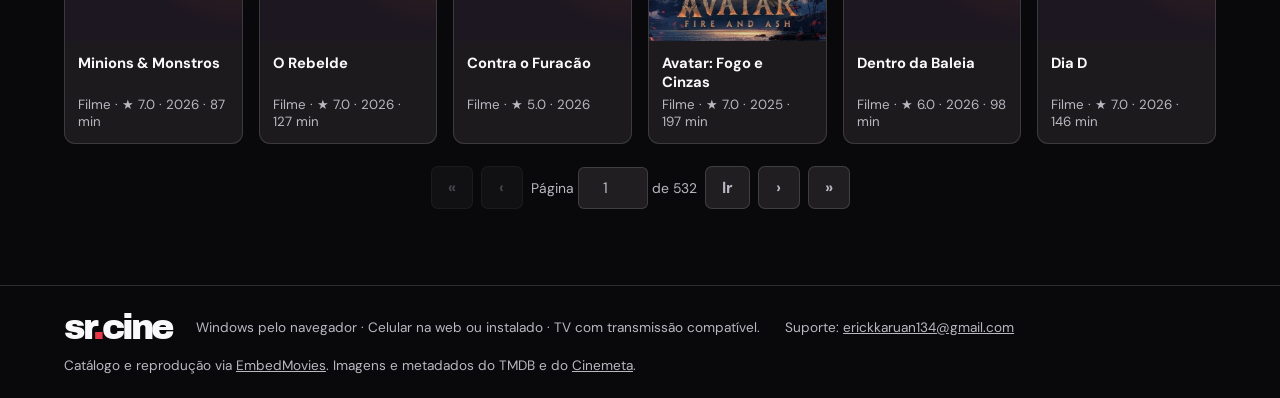
==== commit b2f36527: "Prepare paid-access preview with support and TV casting; close old public player" ====
--- a/preview/index.html
+++ b/preview/index.html
@@ -9,9 +9,9 @@
   <meta name="robots" content="noindex">
   <link rel="icon" href="./icon-192.png">
   <link rel="apple-touch-icon" href="./icon-192.png">
-  <link rel="stylesheet" href="./style.css?v=auth-2">
-  <script defer src="./membership.js?v=preview-auth-2"></script>
-  <script defer src="./app.js?v=auth-2"></script>
+  <link rel="stylesheet" href="./style.css?v=members-3">
+  <script defer src="./membership.js?v=preview-members-3"></script>
+  <script defer src="./app.js?v=members-3"></script>
 </head>
 <body>
   <header class="top">
@@ -26,6 +26,7 @@
       <button class="outline" id="open-plans">Planos</button>
       <button class="outline install" id="install" hidden>Instalar app</button>
       <button class="primary" id="open-account">Entrar</button>
+      <a class="outline button-link" id="open-admin" href="./admin" hidden>Painel admin</a>
     </div>
   </header>
   <aside class="preview-note" aria-label="Modo prévia">
@@ -91,9 +92,12 @@
     </div>
     <div id="plans" class="plans" aria-label="Planos do sr.cine"></div>
     <p id="plans-status" class="status" role="status"></p>
+    <p class="support-link">Precisa de ajuda? <a href="mailto:erickkaruan134@gmail.com">Fale com o suporte</a></p>
   </dialog>
   <footer>
     <span class="logo">sr<span>.</span>cine</span>
+    <p>Windows pelo navegador · Celular na web ou instalado · TV com transmissão compatível.</p>
+    <p>Suporte: <a href="mailto:erickkaruan134@gmail.com">erickkaruan134@gmail.com</a></p>
     <p>Catálogo e reprodução via <a href="https://embedmovies.org/" target="_blank" rel="noopener">EmbedMovies</a>. Imagens e metadados do TMDB e do <a href="https://www.stremio.com/" target="_blank" rel="noopener">Cinemeta</a>.</p>
   </footer>
   <dialog id="film-dialog" aria-labelledby="film-title">
@@ -109,6 +113,7 @@
     <div id="player-controls" class="player-controls" hidden>
       <button class="outline" id="player-reload">↻ Recarregar player</button>
     </div>
+    <div class="tv-under-player"><button class="outline" id="film-tv">▣ Espelhar na TV / Web Video Caster</button><small>Transmita pelo celular ou veja como espelhar a tela.</small></div>
     <p id="player-status" class="status" role="status"></p>
     <p id="film-description"></p>
     <div class="actions">
@@ -135,10 +140,17 @@
       <button class="outline" id="account-plans" hidden>Ver planos</button>
       <button class="outline" id="account-logout" hidden>Sair</button>
     </div>
+    <p class="support-link"><a href="mailto:erickkaruan134@gmail.com">Preciso de ajuda · Suporte</a></p>
     <dl id="account-stats" hidden></dl>
   </dialog>
   <dialog id="tv-dialog" aria-labelledby="tv-title">
     <div class="dialog-head"><h2 id="tv-title">Assistir na TV</h2><button class="outline close" data-close aria-label="Fechar">×</button></div>
+    <h3>No celular · Web Video Caster</h3>
+    <p>Instale o Web Video Caster no celular e conecte-o à TV na mesma rede Wi-Fi. Abra o filme no aplicativo, dê play e escolha o vídeo detectado para transmitir.</p>
+    <div class="actions"><button class="primary" id="prepare-wvc">Preparar filme para Web Video Caster</button><a id="open-wvc" class="primary button-link" hidden>Abrir Web Video Caster</a><a class="outline button-link" href="https://www.webvideocaster.com/" target="_blank" rel="noopener">Instalar / conhecer o aplicativo</a></div>
+    <p id="cast-status" role="status">Selecione um filme e entre com uma conta com acesso ativo.</p>
+    <p>A detecção e a reprodução dependem do player e da TV. Se o aplicativo não abrir, confira se está instalado. No computador, use a opção abaixo.</p>
+    <h3>Espelhar a tela</h3>
     <p>Conecte o computador e a TV com Chromecast ou Google Cast à mesma rede Wi-Fi.</p>
     <ol>
       <li>Abra o sr.cine no Chrome do Windows e dê play.</li>
@@ -146,7 +158,14 @@
       <li>Em <strong>Fontes</strong>, selecione <strong>Transmitir aba</strong>.</li>
     </ol>
     <p>No Android, o Google Home permite espelhar a tela em dispositivos compatíveis. No iPhone, o sr.cine abre no Safari.</p>
+    <p>No iPhone, também é possível usar Espelhamento da Tela na Central de Controle com uma TV compatível com AirPlay.</p>
     <p><a href="https://support.google.com/chromecast/answer/3228332?hl=pt-BR" target="_blank" rel="noopener">Passo a passo do Google</a></p>
+  </dialog>
+  <dialog id="payment-dialog" aria-labelledby="payment-title">
+    <div class="dialog-head"><h2 id="payment-title">Confirmando seu pagamento</h2><button class="outline close" data-close aria-label="Fechar">×</button></div>
+    <p id="payment-status" role="status">Aguardando a confirmação do Mercado Pago. Assim que o pagamento for aprovado, seu acesso será liberado.</p>
+    <div class="actions"><button class="primary" id="check-payment">Verificar agora</button><button class="outline" id="watch-paid" hidden>Continuar para assistir</button><button class="outline" id="other-plan">Ver outros planos</button></div>
+    <p class="support-link">Precisa de ajuda? <a href="mailto:erickkaruan134@gmail.com">erickkaruan134@gmail.com</a></p>
   </dialog>
   <dialog id="install-dialog" aria-labelledby="install-title">
     <div class="dialog-head"><h2 id="install-title">Instalar sr.cine</h2><button class="outline close" data-close aria-label="Fechar">×</button></div>
@@ -154,3 +173,4 @@
   </dialog>
 </body>
 </html>
+
--- a/preview/style.css
+++ b/preview/style.css
@@ -186,6 +186,10 @@
   .plan button { font-size: .75rem; padding: 6px; }
   .pagination .page-jump { order: 2; flex-basis: 100%; justify-content: center; margin-top: 4px; }
 }
+.tv-under-player { display:flex;align-items:center;gap:12px;flex-wrap:wrap;margin:14px 0 22px; }
+.tv-under-player small,.support-link { color:var(--muted);font-size:.85rem;line-height:1.6; }
+#payment-dialog { max-width:640px; }
+#cast-status { line-height:1.6;color:#e3c5cc; }
 
 .preview-note { display: flex; align-items: center; flex-wrap: wrap; gap: 7px 14px; padding: 10px var(--edge); background: #261219; color: #f4dce1; font-size: .82rem; }
 .preview-note strong { color: #fff; }
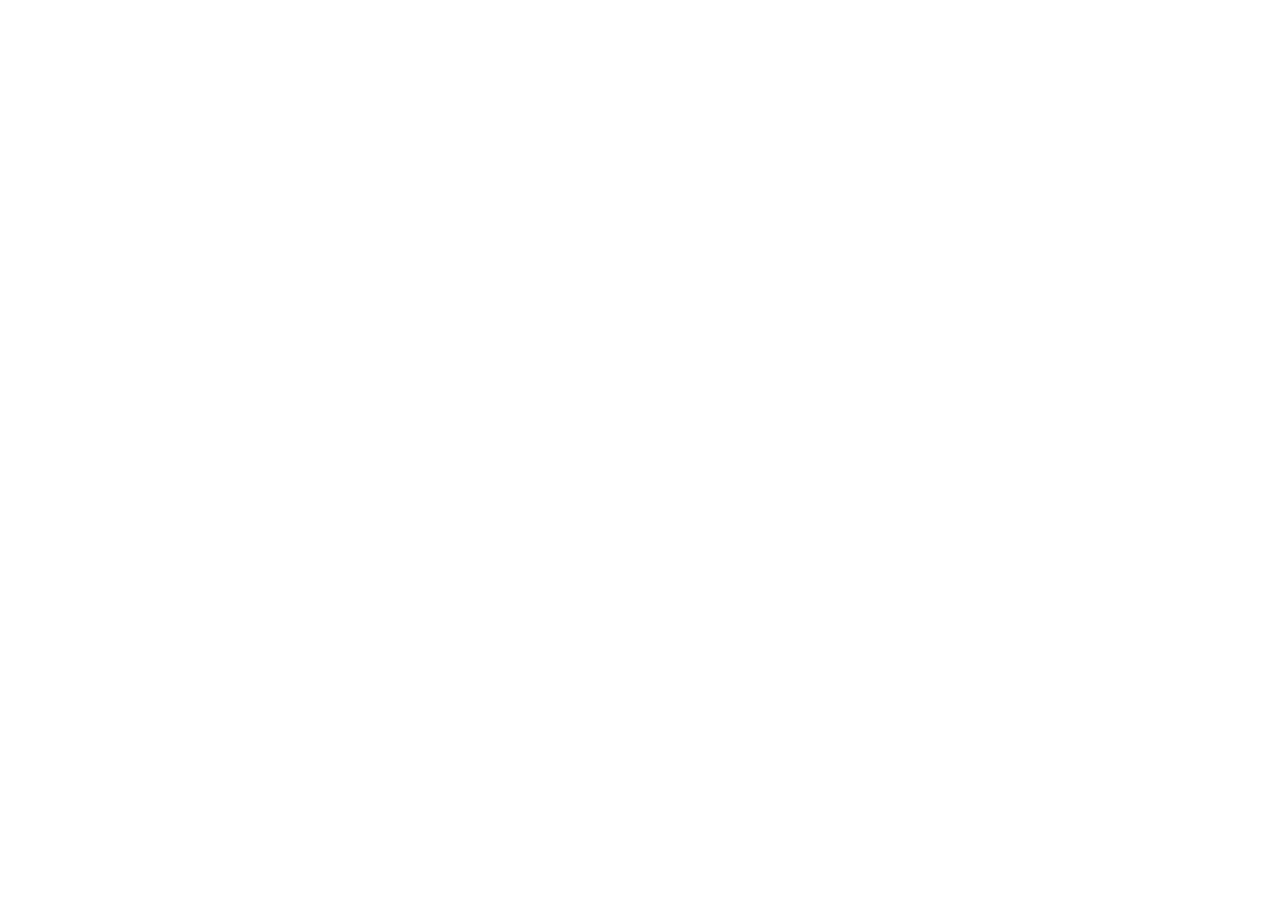
==== commit cf2873ad: "Point previous sr.cine addresses to the live Netlify membership site" ====
--- a/preview/index.html
+++ b/preview/index.html
@@ -1,176 +1,11 @@
 <!doctype html>
 <html lang="pt-BR">
 <head>
-  <meta charset="utf-8">
-  <meta name="viewport" content="width=device-width, initial-scale=1">
-  <meta name="theme-color" content="#111012">
-  <meta name="description" content="Encontre filmes e séries de todas as épocas. Explore o catálogo por gênero e descubra seu próximo play.">
-  <title>sr.cine — Prévia da área de membros</title>
-  <meta name="robots" content="noindex">
-  <link rel="icon" href="./icon-192.png">
-  <link rel="apple-touch-icon" href="./icon-192.png">
-  <link rel="stylesheet" href="./style.css?v=members-3">
-  <script defer src="./membership.js?v=preview-members-3"></script>
-  <script defer src="./app.js?v=members-3"></script>
+<meta charset="utf-8">
+<meta name="viewport" content="width=device-width,initial-scale=1">
+<meta http-equiv="refresh" content="0; url=https://sr-cine.netlify.app/">
+<link rel="canonical" href="https://sr-cine.netlify.app/">
+<title>sr.cine — Novo endereço</title>
 </head>
-<body>
-  <header class="top">
-    <a class="logo" href="./" aria-label="sr.cine, início">sr<span>.</span>cine</a>
-    <nav aria-label="Menu">
-      <button data-view="movie" aria-pressed="true">Filmes</button>
-      <button data-view="tv" aria-pressed="false">Séries</button>
-      <button data-view="saved" aria-pressed="false">Minha lista</button>
-    </nav>
-    <div class="account-actions">
-      <button class="outline" id="open-tv">Ver na TV</button>
-      <button class="outline" id="open-plans">Planos</button>
-      <button class="outline install" id="install" hidden>Instalar app</button>
-      <button class="primary" id="open-account">Entrar</button>
-      <a class="outline button-link" id="open-admin" href="./admin" hidden>Painel admin</a>
-    </div>
-  </header>
-  <aside class="preview-note" aria-label="Modo prévia">
-    <strong>Prévia da área de membros</strong>
-    <span>Login demonstrativo. Use os dados de exemplo para visualizar os planos.</span>
-    <button id="preview-plans" type="button">Ver os planos</button>
-  </aside>
-  <main>
-    <section id="hero" class="hero" aria-label="Filme em destaque">
-      <img class="hero-art" id="hero-art" alt="">
-      <div class="hero-copy">
-        <p class="eyebrow"><span></span> EM DESTAQUE</p>
-        <h1 id="hero-title">Seu próximo filme.</h1>
-        <p class="hero-meta" id="hero-meta"></p>
-        <p class="hero-description" id="hero-description"></p>
-        <div class="actions">
-          <button class="primary" id="hero-play">▶ &nbsp; Assistir agora</button>
-          <button class="outline" id="hero-info">Detalhes</button>
-        </div>
-      </div>
-      <div class="hero-pagination" aria-label="Trocar filme em destaque">
-        <button id="hero-previous" class="outline" aria-label="Destaque anterior">←</button>
-        <span id="hero-position"></span>
-        <button id="hero-next" class="outline" aria-label="Próximo destaque">→</button>
-      </div>
-      <div id="hero-choices" class="hero-choices" aria-label="Destaques do catálogo"></div>
-    </section>
-    <section id="library" class="library">
-      <div class="section-head">
-        <div><p class="eyebrow" id="catalog-total">ESCOLHA SEU PRÓXIMO PLAY</p><h2 id="library-title">Filmes</h2></div>
-        <label class="search"><span aria-hidden="true">⌕</span><input id="query" type="search" placeholder="Buscar por nome em português ou original" aria-label="Buscar no catálogo" maxlength="100"></label>
-      </div>
-      <div class="catalog-filters">
-        <label>Categoria<select id="category"><option value="">Todas as categorias</option></select></label>
-        <label>Época<select id="period">
-          <option value="">Todas as épocas</option>
-          <option value="2020">2020 em diante</option>
-          <option value="2010">2010 a 2019</option>
-          <option value="2000">2000 a 2009</option>
-          <option value="1990">1990 a 1999</option>
-          <option value="1980">1980 a 1989</option>
-          <option value="classic">Antes de 1980</option>
-        </select></label>
-        <label>Ordenar<select id="sort">
-          <option value="popular">Mais populares</option>
-          <option value="newest">Mais recentes</option>
-          <option value="oldest">Mais antigos</option>
-          <option value="rating">Melhor avaliação</option>
-          <option value="title">Título A–Z</option>
-        </select></label>
-      </div>
-      <p id="status" class="status" role="status">Carregando catálogo…</p>
-      <nav id="pagination-top" class="pagination" aria-label="Paginação no início"></nav>
-      <div id="cards" class="cards" aria-live="polite"></div>
-      <nav id="pagination-bottom" class="pagination" aria-label="Paginação no final"></nav>
-    </section>
-  </main>
-  <dialog id="plans-dialog" class="membership" aria-labelledby="plans-title">
-    <div class="dialog-head"><p class="eyebrow">ESCOLHA SEU ACESSO</p><button class="outline close" data-close aria-label="Fechar planos">×</button></div>
-    <div class="membership-intro">
-      <h2 id="plans-title">Escolha seu plano e dê o play.</h2>
-      <p id="plans-context">Selecione o período e a quantidade de telas para sua conta.</p>
-    </div>
-    <div id="plans" class="plans" aria-label="Planos do sr.cine"></div>
-    <p id="plans-status" class="status" role="status"></p>
-    <p class="support-link">Precisa de ajuda? <a href="mailto:erickkaruan134@gmail.com">Fale com o suporte</a></p>
-  </dialog>
-  <footer>
-    <span class="logo">sr<span>.</span>cine</span>
-    <p>Windows pelo navegador · Celular na web ou instalado · TV com transmissão compatível.</p>
-    <p>Suporte: <a href="mailto:erickkaruan134@gmail.com">erickkaruan134@gmail.com</a></p>
-    <p>Catálogo e reprodução via <a href="https://embedmovies.org/" target="_blank" rel="noopener">EmbedMovies</a>. Imagens e metadados do TMDB e do <a href="https://www.stremio.com/" target="_blank" rel="noopener">Cinemeta</a>.</p>
-  </footer>
-  <dialog id="film-dialog" aria-labelledby="film-title">
-    <div class="dialog-head"><p class="eyebrow" id="film-kind"></p><button class="outline close" data-close aria-label="Fechar">×</button></div>
-    <h2 id="film-title"></h2>
-    <p id="film-meta" class="hero-meta"></p>
-    <section id="episode-panel" hidden>
-      <h3>Temporadas e episódios</h3>
-      <label>Temporada <select id="season"></select></label>
-      <div id="episodes"></div>
-    </section>
-    <div id="player" hidden></div>
-    <div id="player-controls" class="player-controls" hidden>
-      <button class="outline" id="player-reload">↻ Recarregar player</button>
-    </div>
-    <div class="tv-under-player"><button class="outline" id="film-tv">▣ Espelhar na TV / Web Video Caster</button><small>Transmita pelo celular ou veja como espelhar a tela.</small></div>
-    <p id="player-status" class="status" role="status"></p>
-    <p id="film-description"></p>
-    <div class="actions">
-      <button class="primary" id="film-play">▶ &nbsp; Assistir</button>
-      <button class="outline" id="film-save">＋ Minha lista</button>
-    </div>
-    <p class="credits"><a id="source" target="_blank" rel="noopener"></a></p>
-  </dialog>
-  <dialog id="account-dialog" aria-labelledby="account-title">
-    <div class="dialog-head"><h2 id="account-title">Entre para assistir</h2><button class="outline close" data-close aria-label="Fechar">×</button></div>
-    <p id="account-message" role="status"></p>
-    <div id="login-options">
-      <a class="google-button button-link" id="google-login" href="#demonstracao"><span aria-hidden="true">G</span> Entrar com Google</a>
-      <div class="auth-divider"><span>ou entre com e-mail</span></div>
-      <p class="preview-auth-info">Demonstração local. Use os dados de exemplo. Os campos não são enviados a um servidor.</p><form id="email-login">
-        <label>E-mail<input id="login-email" name="email" type="email" autocomplete="username" placeholder="voce@exemplo.com" value="visitante@exemplo.com" maxlength="254" required></label>
-        <label>Senha<input id="login-password" name="password" type="password" autocomplete="current-password" placeholder="Sua senha" value="exemplo123" minlength="8" maxlength="128" required></label>
-        <p id="login-error" class="status" role="status"></p>
-        <button class="primary" id="login-submit" type="submit">Entrar e continuar</button>
-      </form>
-      <p class="auth-switch"><span id="auth-switch-label">Primeira vez aqui?</span> <button id="auth-switch" type="button">Criar minha conta</button></p>
-    </div>
-    <div class="actions" id="account-actions">
-      <button class="outline" id="account-plans" hidden>Ver planos</button>
-      <button class="outline" id="account-logout" hidden>Sair</button>
-    </div>
-    <p class="support-link"><a href="mailto:erickkaruan134@gmail.com">Preciso de ajuda · Suporte</a></p>
-    <dl id="account-stats" hidden></dl>
-  </dialog>
-  <dialog id="tv-dialog" aria-labelledby="tv-title">
-    <div class="dialog-head"><h2 id="tv-title">Assistir na TV</h2><button class="outline close" data-close aria-label="Fechar">×</button></div>
-    <h3>No celular · Web Video Caster</h3>
-    <p>Instale o Web Video Caster no celular e conecte-o à TV na mesma rede Wi-Fi. Abra o filme no aplicativo, dê play e escolha o vídeo detectado para transmitir.</p>
-    <div class="actions"><button class="primary" id="prepare-wvc">Preparar filme para Web Video Caster</button><a id="open-wvc" class="primary button-link" hidden>Abrir Web Video Caster</a><a class="outline button-link" href="https://www.webvideocaster.com/" target="_blank" rel="noopener">Instalar / conhecer o aplicativo</a></div>
-    <p id="cast-status" role="status">Selecione um filme e entre com uma conta com acesso ativo.</p>
-    <p>A detecção e a reprodução dependem do player e da TV. Se o aplicativo não abrir, confira se está instalado. No computador, use a opção abaixo.</p>
-    <h3>Espelhar a tela</h3>
-    <p>Conecte o computador e a TV com Chromecast ou Google Cast à mesma rede Wi-Fi.</p>
-    <ol>
-      <li>Abra o sr.cine no Chrome do Windows e dê play.</li>
-      <li>No menu do Chrome, escolha <strong>Transmitir</strong> e selecione a TV.</li>
-      <li>Em <strong>Fontes</strong>, selecione <strong>Transmitir aba</strong>.</li>
-    </ol>
-    <p>No Android, o Google Home permite espelhar a tela em dispositivos compatíveis. No iPhone, o sr.cine abre no Safari.</p>
-    <p>No iPhone, também é possível usar Espelhamento da Tela na Central de Controle com uma TV compatível com AirPlay.</p>
-    <p><a href="https://support.google.com/chromecast/answer/3228332?hl=pt-BR" target="_blank" rel="noopener">Passo a passo do Google</a></p>
-  </dialog>
-  <dialog id="payment-dialog" aria-labelledby="payment-title">
-    <div class="dialog-head"><h2 id="payment-title">Confirmando seu pagamento</h2><button class="outline close" data-close aria-label="Fechar">×</button></div>
-    <p id="payment-status" role="status">Aguardando a confirmação do Mercado Pago. Assim que o pagamento for aprovado, seu acesso será liberado.</p>
-    <div class="actions"><button class="primary" id="check-payment">Verificar agora</button><button class="outline" id="watch-paid" hidden>Continuar para assistir</button><button class="outline" id="other-plan">Ver outros planos</button></div>
-    <p class="support-link">Precisa de ajuda? <a href="mailto:erickkaruan134@gmail.com">erickkaruan134@gmail.com</a></p>
-  </dialog>
-  <dialog id="install-dialog" aria-labelledby="install-title">
-    <div class="dialog-head"><h2 id="install-title">Instalar sr.cine</h2><button class="outline close" data-close aria-label="Fechar">×</button></div>
-    <p>Abra o endereço no navegador do celular. No Android, abra o menu do Chrome e escolha <strong>Instalar app</strong> ou <strong>Adicionar à tela inicial</strong>. No iPhone, use <strong>Compartilhar → Adicionar à Tela de Início</strong> no Safari.</p>
-  </dialog>
-</body>
+<body><p>O sr.cine está em seu novo endereço.</p><a href="https://sr-cine.netlify.app/">Abrir sr.cine</a></body>
 </html>
-
